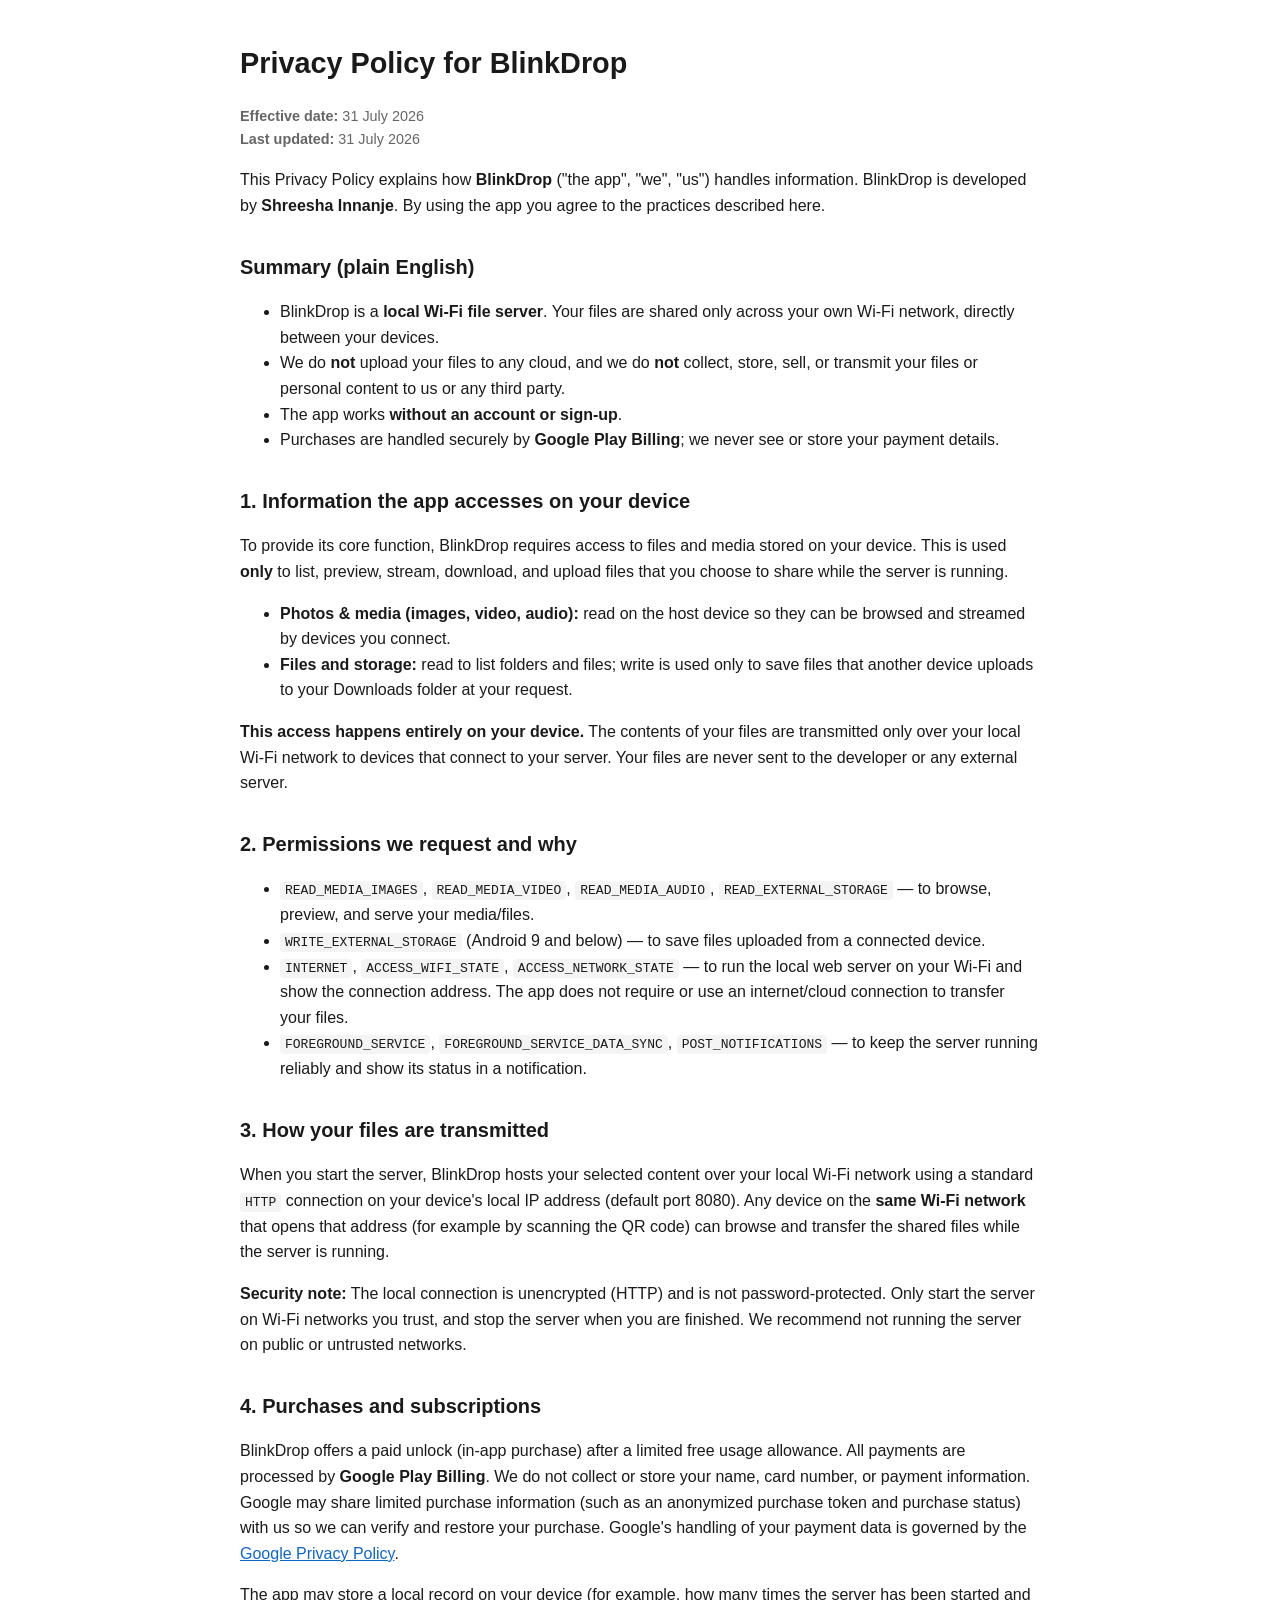
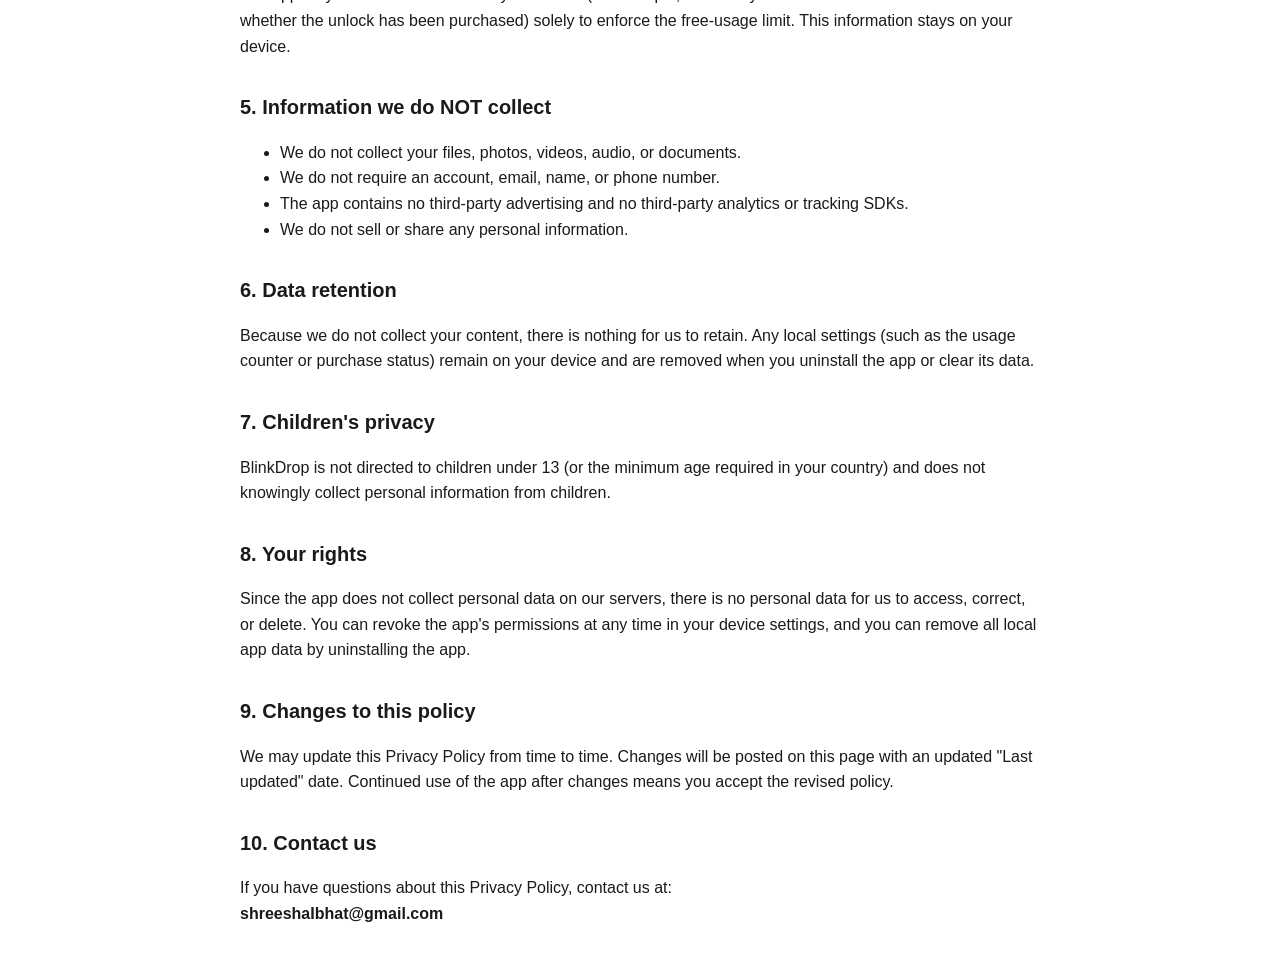
==== index.html @ 9f707063 "Add Privacy Policy for BlinkDrop app This file contains the Privacy Policy for the BlinkDrop app, de" ====
<!DOCTYPE html>
<html lang="en">
<head>
<meta charset="UTF-8">
<meta name="viewport" content="width=device-width, initial-scale=1.0">
<title>BlinkDrop — Privacy Policy</title>
<style>
  body{font-family:-apple-system,BlinkMacSystemFont,'Segoe UI',Roboto,Arial,sans-serif;max-width:800px;margin:40px auto;padding:0 20px;line-height:1.6;color:#1a1a1a}
  h1{font-size:1.8rem}h2{font-size:1.25rem;margin-top:2rem}
  code{background:#f4f4f4;padding:2px 5px;border-radius:4px}
  a{color:#0b66d0}
  .muted{color:#666;font-size:.9rem}
</style>
</head>
<body>

<h1>Privacy Policy for BlinkDrop</h1>
<p class="muted"><strong>Effective date:</strong> 31 July 2026<br>
<strong>Last updated:</strong> 31 July 2026</p>

<p>
This Privacy Policy explains how <strong>BlinkDrop</strong> ("the app", "we", "us")
handles information. BlinkDrop is developed by <strong>Shreesha Innanje</strong>.
By using the app you agree to the practices described here.
</p>

<h2>Summary (plain English)</h2>
<ul>
  <li>BlinkDrop is a <strong>local Wi‑Fi file server</strong>. Your files are shared only across your own Wi‑Fi network, directly between your devices.</li>
  <li>We do <strong>not</strong> upload your files to any cloud, and we do <strong>not</strong> collect, store, sell, or transmit your files or personal content to us or any third party.</li>
  <li>The app works <strong>without an account or sign‑up</strong>.</li>
  <li>Purchases are handled securely by <strong>Google Play Billing</strong>; we never see or store your payment details.</li>
</ul>

<h2>1. Information the app accesses on your device</h2>
<p>To provide its core function, BlinkDrop requires access to files and media stored on your device. This is used <strong>only</strong> to list, preview, stream, download, and upload files that you choose to share while the server is running.</p>
<ul>
  <li><strong>Photos &amp; media (images, video, audio):</strong> read on the host device so they can be browsed and streamed by devices you connect.</li>
  <li><strong>Files and storage:</strong> read to list folders and files; write is used only to save files that another device uploads to your Downloads folder at your request.</li>
</ul>
<p><strong>This access happens entirely on your device.</strong> The contents of your files are transmitted only over your local Wi‑Fi network to devices that connect to your server. Your files are never sent to the developer or any external server.</p>

<h2>2. Permissions we request and why</h2>
<ul>
  <li><code>READ_MEDIA_IMAGES</code>, <code>READ_MEDIA_VIDEO</code>, <code>READ_MEDIA_AUDIO</code>, <code>READ_EXTERNAL_STORAGE</code> — to browse, preview, and serve your media/files.</li>
  <li><code>WRITE_EXTERNAL_STORAGE</code> (Android 9 and below) — to save files uploaded from a connected device.</li>
  <li><code>INTERNET</code>, <code>ACCESS_WIFI_STATE</code>, <code>ACCESS_NETWORK_STATE</code> — to run the local web server on your Wi‑Fi and show the connection address. The app does not require or use an internet/cloud connection to transfer your files.</li>
  <li><code>FOREGROUND_SERVICE</code>, <code>FOREGROUND_SERVICE_DATA_SYNC</code>, <code>POST_NOTIFICATIONS</code> — to keep the server running reliably and show its status in a notification.</li>
</ul>

<h2>3. How your files are transmitted</h2>
<p>When you start the server, BlinkDrop hosts your selected content over your local Wi‑Fi network using a standard <code>HTTP</code> connection on your device's local IP address (default port 8080). Any device on the <strong>same Wi‑Fi network</strong> that opens that address (for example by scanning the QR code) can browse and transfer the shared files while the server is running.</p>
<p><strong>Security note:</strong> The local connection is unencrypted (HTTP) and is not password‑protected. Only start the server on Wi‑Fi networks you trust, and stop the server when you are finished. We recommend not running the server on public or untrusted networks.</p>

<h2>4. Purchases and subscriptions</h2>
<p>BlinkDrop offers a paid unlock (in‑app purchase) after a limited free usage allowance. All payments are processed by <strong>Google Play Billing</strong>. We do not collect or store your name, card number, or payment information. Google may share limited purchase information (such as an anonymized purchase token and purchase status) with us so we can verify and restore your purchase. Google's handling of your payment data is governed by the <a href="https://policies.google.com/privacy" target="_blank" rel="noopener">Google Privacy Policy</a>.</p>
<p>The app may store a local record on your device (for example, how many times the server has been started and whether the unlock has been purchased) solely to enforce the free‑usage limit. This information stays on your device.</p>

<h2>5. Information we do NOT collect</h2>
<ul>
  <li>We do not collect your files, photos, videos, audio, or documents.</li>
  <li>We do not require an account, email, name, or phone number.</li>
  <li>The app contains no third‑party advertising and no third‑party analytics or tracking SDKs.</li>
  <li>We do not sell or share any personal information.</li>
</ul>

<h2>6. Data retention</h2>
<p>Because we do not collect your content, there is nothing for us to retain. Any local settings (such as the usage counter or purchase status) remain on your device and are removed when you uninstall the app or clear its data.</p>

<h2>7. Children's privacy</h2>
<p>BlinkDrop is not directed to children under 13 (or the minimum age required in your country) and does not knowingly collect personal information from children.</p>

<h2>8. Your rights</h2>
<p>Since the app does not collect personal data on our servers, there is no personal data for us to access, correct, or delete. You can revoke the app's permissions at any time in your device settings, and you can remove all local app data by uninstalling the app.</p>

<h2>9. Changes to this policy</h2>
<p>We may update this Privacy Policy from time to time. Changes will be posted on this page with an updated "Last updated" date. Continued use of the app after changes means you accept the revised policy.</p>

<h2>10. Contact us</h2>
<p>If you have questions about this Privacy Policy, contact us at:<br>
<strong>shreeshaIbhat@gmail.com</strong></p>

</body>
</html>
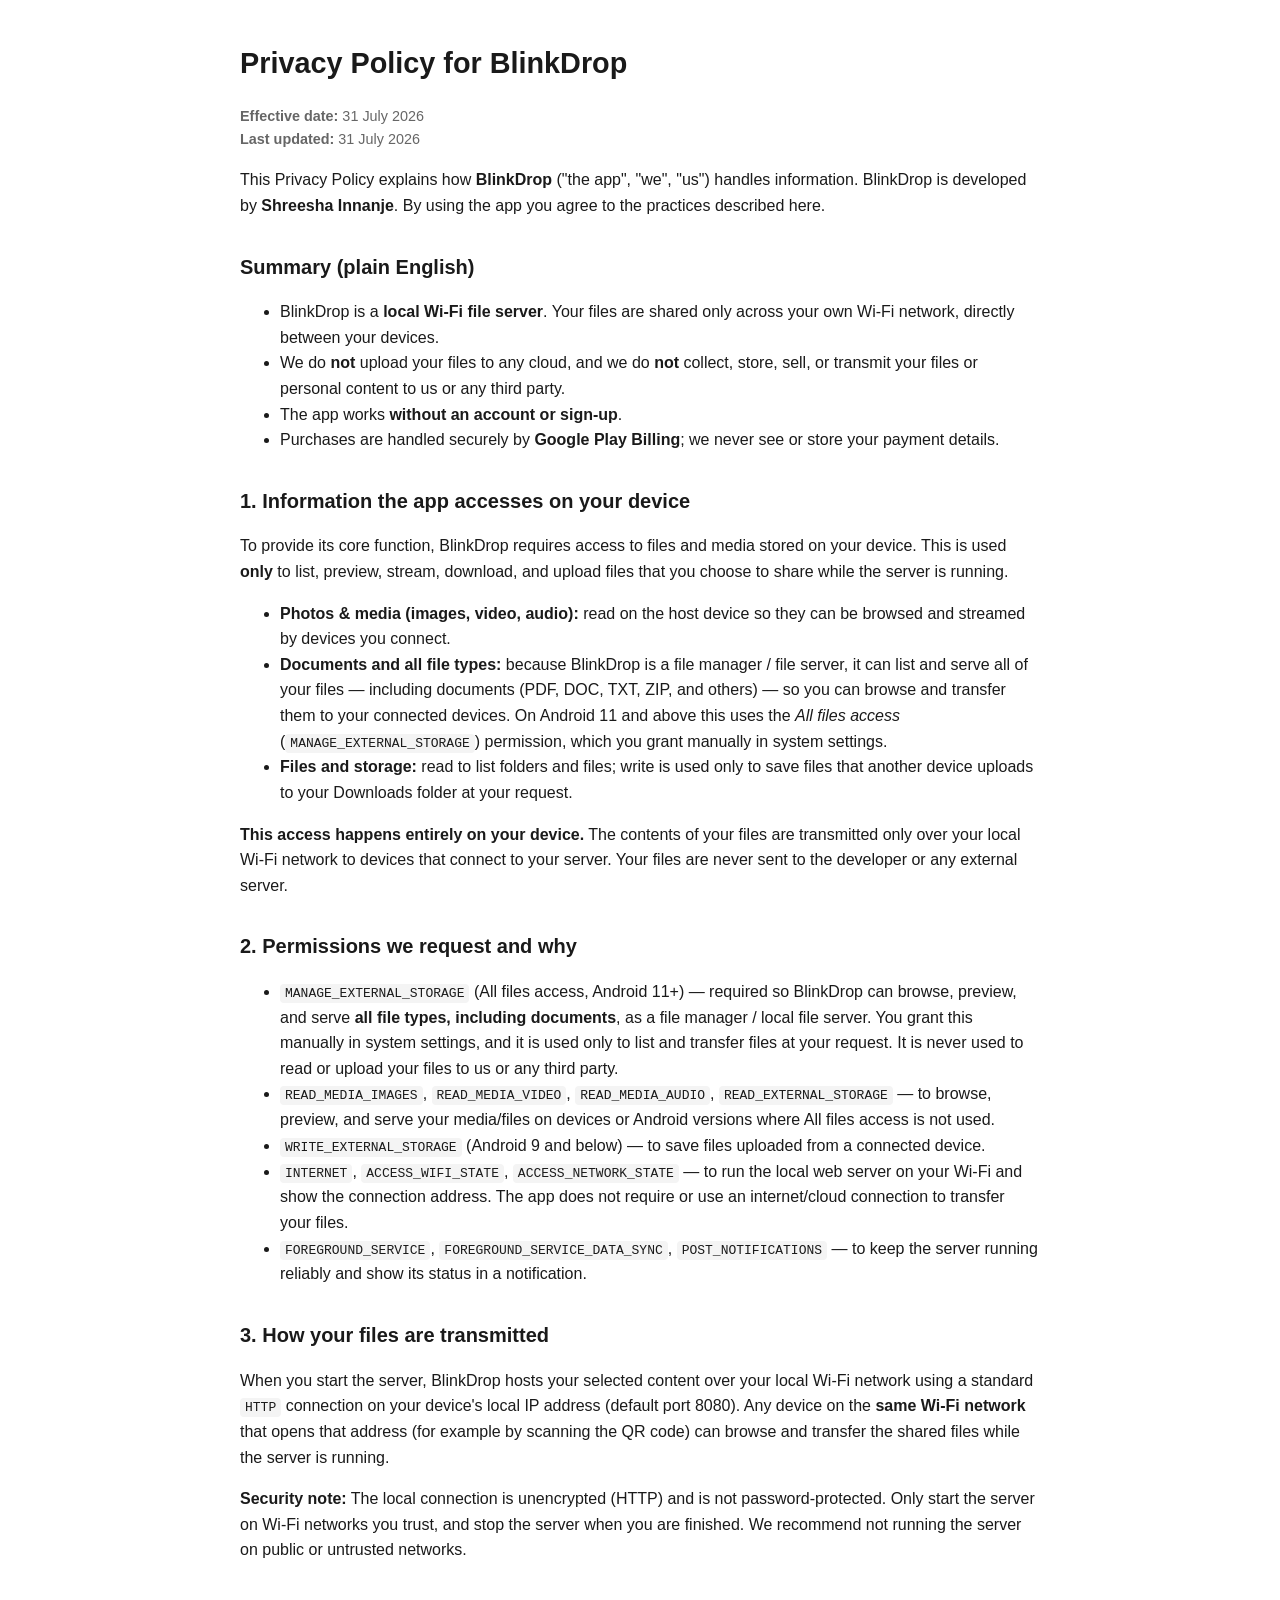
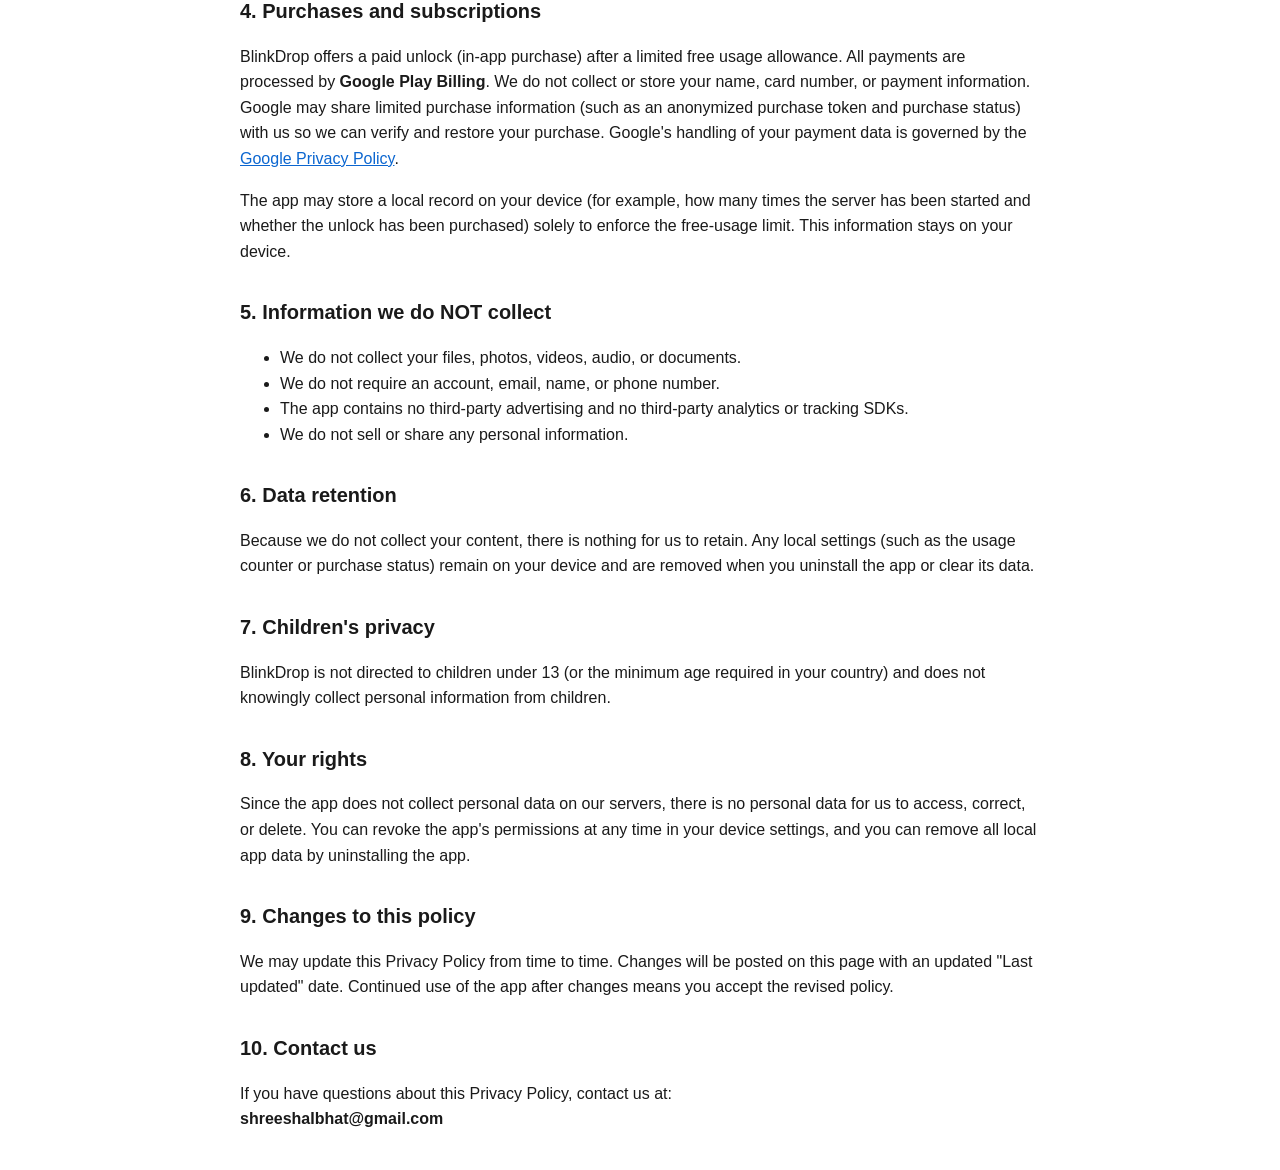
==== commit 0e78cffd: "Update privacy policy: disclose All-files access (MANAGE_EXTERNAL_STORAGE) for documents" ====
--- a/index.html
+++ b/index.html
@@ -36,13 +36,15 @@
 <p>To provide its core function, BlinkDrop requires access to files and media stored on your device. This is used <strong>only</strong> to list, preview, stream, download, and upload files that you choose to share while the server is running.</p>
 <ul>
   <li><strong>Photos &amp; media (images, video, audio):</strong> read on the host device so they can be browsed and streamed by devices you connect.</li>
+  <li><strong>Documents and all file types:</strong> because BlinkDrop is a file manager / file server, it can list and serve all of your files &mdash; including documents (PDF, DOC, TXT, ZIP, and others) &mdash; so you can browse and transfer them to your connected devices. On Android 11 and above this uses the <em>All files access</em> (<code>MANAGE_EXTERNAL_STORAGE</code>) permission, which you grant manually in system settings.</li>
   <li><strong>Files and storage:</strong> read to list folders and files; write is used only to save files that another device uploads to your Downloads folder at your request.</li>
 </ul>
 <p><strong>This access happens entirely on your device.</strong> The contents of your files are transmitted only over your local Wi‑Fi network to devices that connect to your server. Your files are never sent to the developer or any external server.</p>
 
 <h2>2. Permissions we request and why</h2>
 <ul>
-  <li><code>READ_MEDIA_IMAGES</code>, <code>READ_MEDIA_VIDEO</code>, <code>READ_MEDIA_AUDIO</code>, <code>READ_EXTERNAL_STORAGE</code> — to browse, preview, and serve your media/files.</li>
+  <li><code>MANAGE_EXTERNAL_STORAGE</code> (All files access, Android 11+) &mdash; required so BlinkDrop can browse, preview, and serve <strong>all file types, including documents</strong>, as a file manager / local file server. You grant this manually in system settings, and it is used only to list and transfer files at your request. It is never used to read or upload your files to us or any third party.</li>
+  <li><code>READ_MEDIA_IMAGES</code>, <code>READ_MEDIA_VIDEO</code>, <code>READ_MEDIA_AUDIO</code>, <code>READ_EXTERNAL_STORAGE</code> &mdash; to browse, preview, and serve your media/files on devices or Android versions where All files access is not used.</li>
   <li><code>WRITE_EXTERNAL_STORAGE</code> (Android 9 and below) — to save files uploaded from a connected device.</li>
   <li><code>INTERNET</code>, <code>ACCESS_WIFI_STATE</code>, <code>ACCESS_NETWORK_STATE</code> — to run the local web server on your Wi‑Fi and show the connection address. The app does not require or use an internet/cloud connection to transfer your files.</li>
   <li><code>FOREGROUND_SERVICE</code>, <code>FOREGROUND_SERVICE_DATA_SYNC</code>, <code>POST_NOTIFICATIONS</code> — to keep the server running reliably and show its status in a notification.</li>
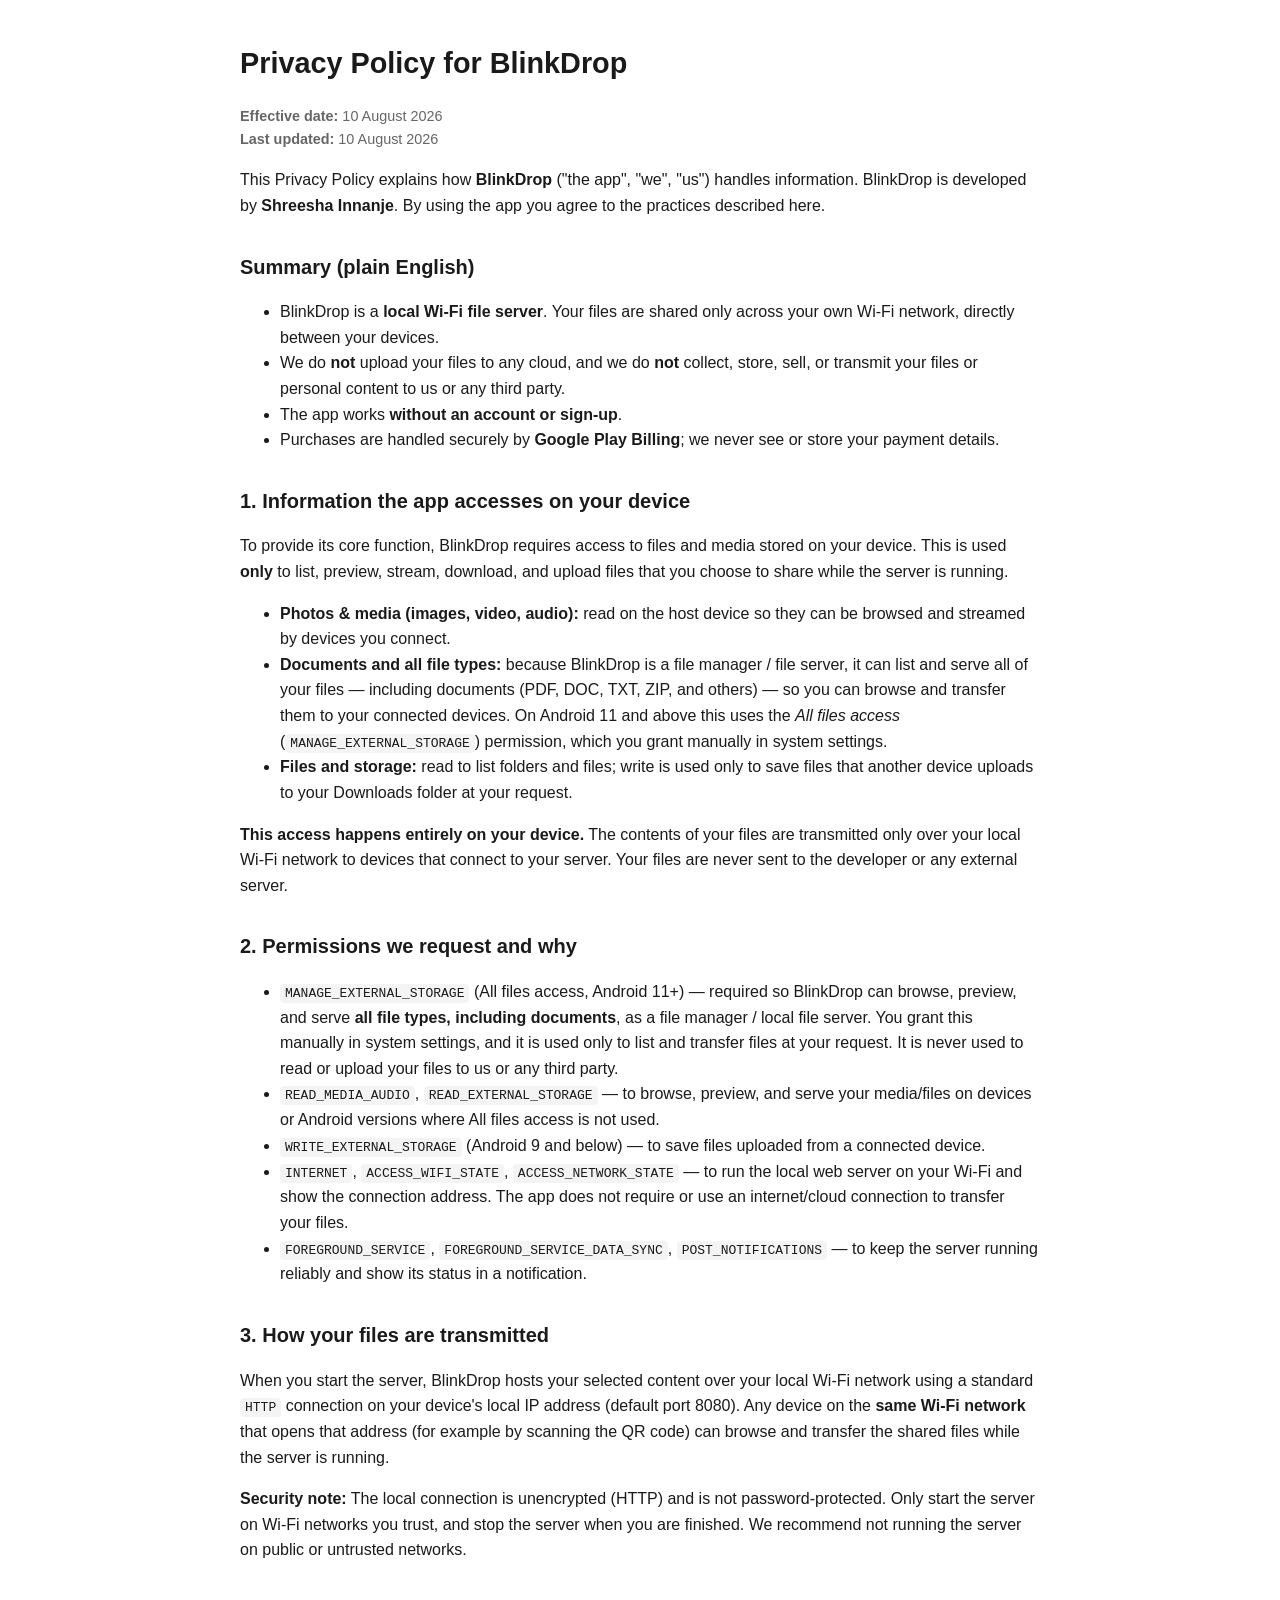
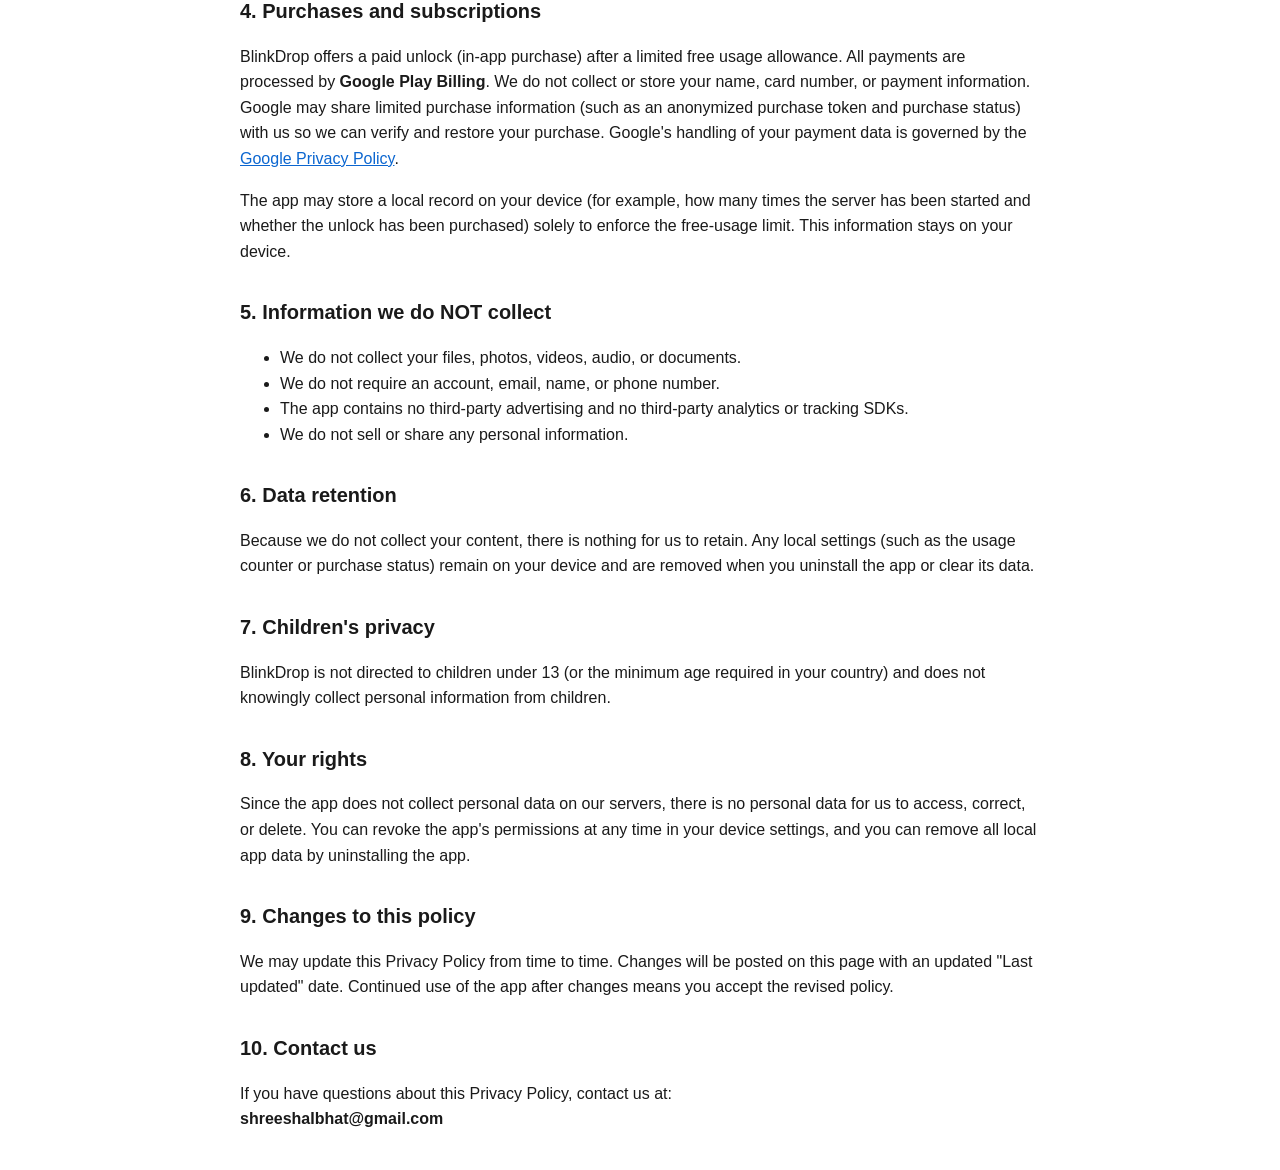
==== commit b24c4c72: "Update effective date and permissions in privacy policy" ====
--- a/index.html
+++ b/index.html
@@ -15,8 +15,8 @@
 <body>
 
 <h1>Privacy Policy for BlinkDrop</h1>
-<p class="muted"><strong>Effective date:</strong> 31 July 2026<br>
-<strong>Last updated:</strong> 31 July 2026</p>
+<p class="muted"><strong>Effective date:</strong> 10 August 2026<br>
+<strong>Last updated:</strong> 10 August 2026</p>
 
 <p>
 This Privacy Policy explains how <strong>BlinkDrop</strong> ("the app", "we", "us")
@@ -44,7 +44,7 @@
 <h2>2. Permissions we request and why</h2>
 <ul>
   <li><code>MANAGE_EXTERNAL_STORAGE</code> (All files access, Android 11+) &mdash; required so BlinkDrop can browse, preview, and serve <strong>all file types, including documents</strong>, as a file manager / local file server. You grant this manually in system settings, and it is used only to list and transfer files at your request. It is never used to read or upload your files to us or any third party.</li>
-  <li><code>READ_MEDIA_IMAGES</code>, <code>READ_MEDIA_VIDEO</code>, <code>READ_MEDIA_AUDIO</code>, <code>READ_EXTERNAL_STORAGE</code> &mdash; to browse, preview, and serve your media/files on devices or Android versions where All files access is not used.</li>
+  <li><code>READ_MEDIA_AUDIO</code>, <code>READ_EXTERNAL_STORAGE</code> &mdash; to browse, preview, and serve your media/files on devices or Android versions where All files access is not used.</li>
   <li><code>WRITE_EXTERNAL_STORAGE</code> (Android 9 and below) — to save files uploaded from a connected device.</li>
   <li><code>INTERNET</code>, <code>ACCESS_WIFI_STATE</code>, <code>ACCESS_NETWORK_STATE</code> — to run the local web server on your Wi‑Fi and show the connection address. The app does not require or use an internet/cloud connection to transfer your files.</li>
   <li><code>FOREGROUND_SERVICE</code>, <code>FOREGROUND_SERVICE_DATA_SYNC</code>, <code>POST_NOTIFICATIONS</code> — to keep the server running reliably and show its status in a notification.</li>
